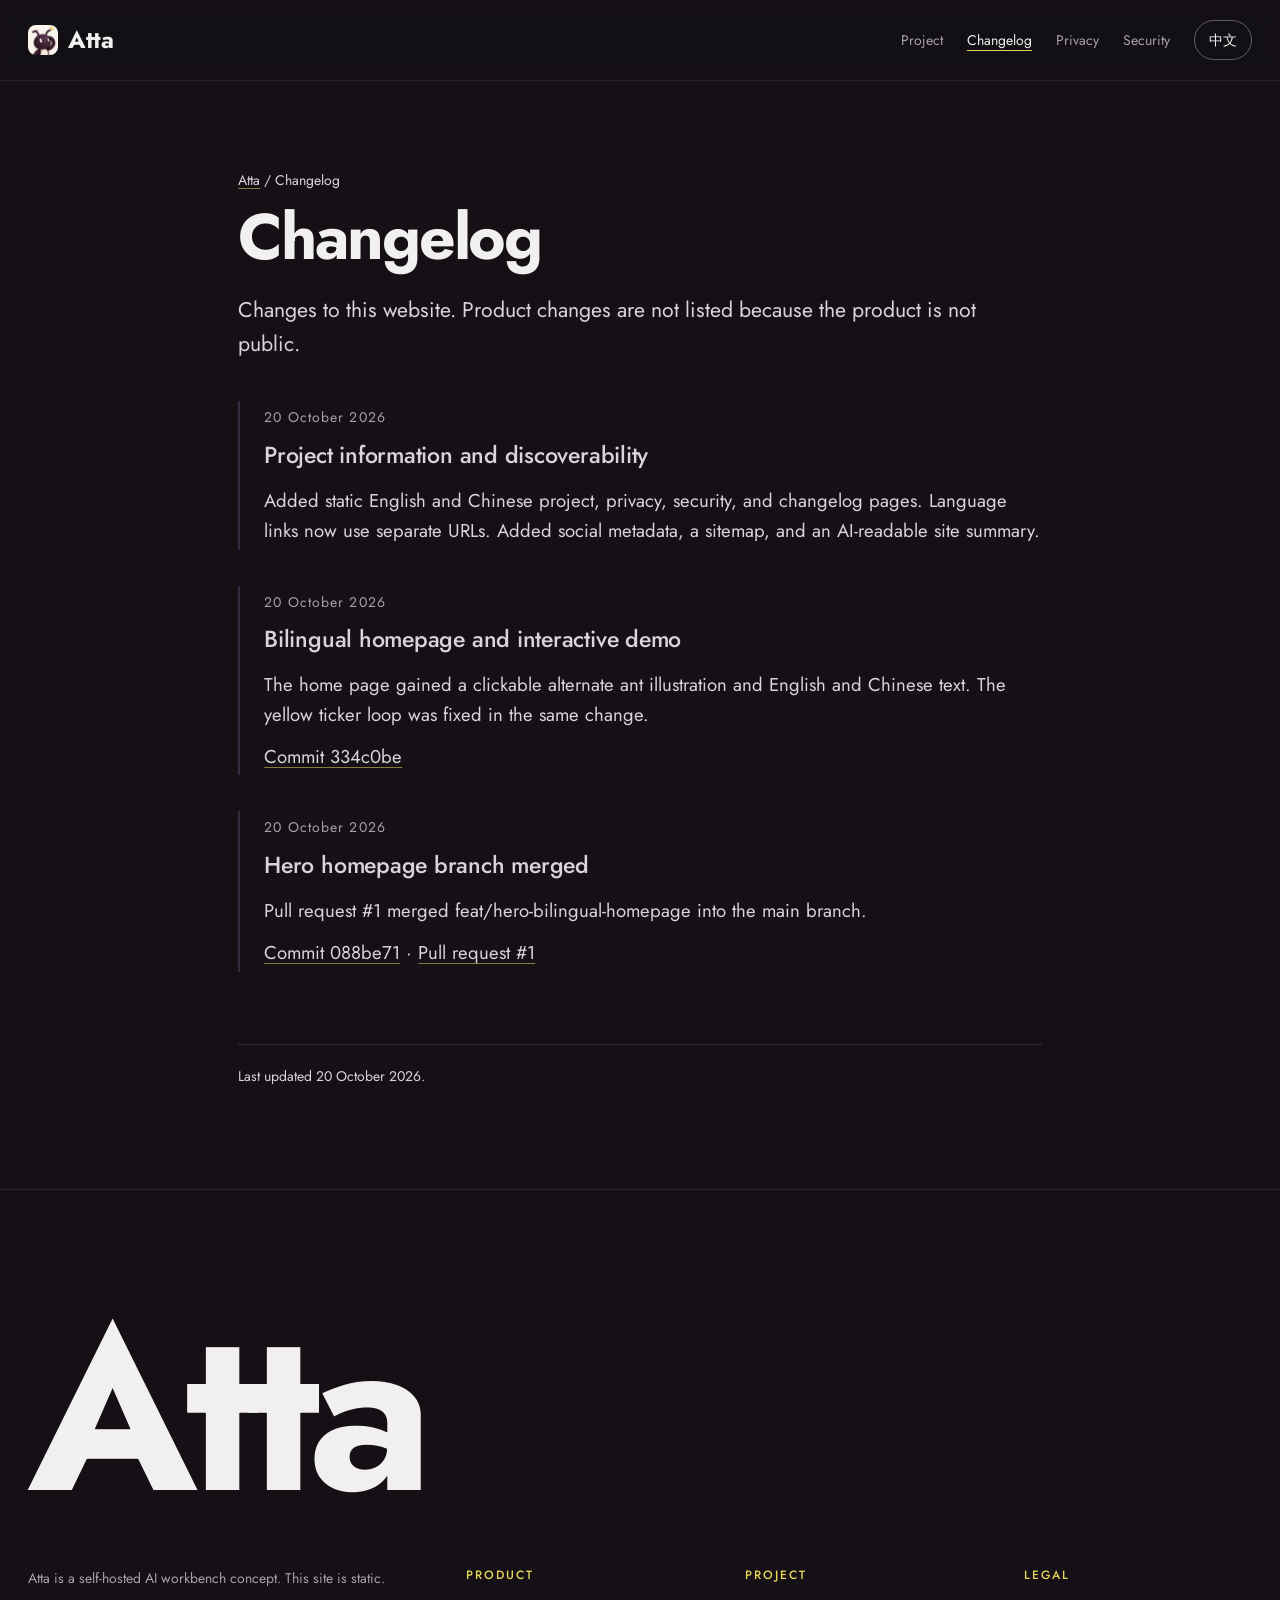
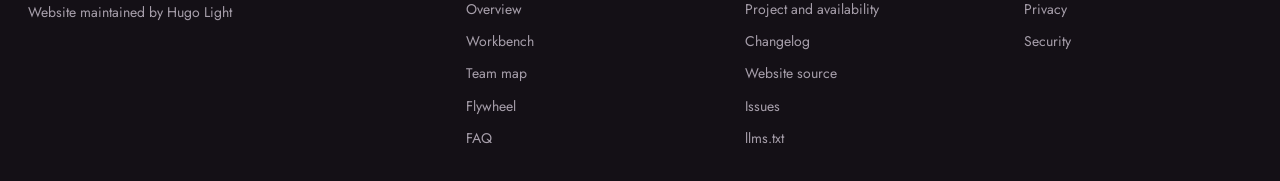
==== changelog/index.html @ b95e20dd "feat(site): add bilingual project pages and search metadata" ====
<!doctype html>
<html lang="en">
<head>
<meta charset="utf-8">
<meta name="viewport" content="width=device-width,initial-scale=1">
<title>Changelog - Atta website</title>
<meta name="description" content="Changes to the public Atta website, with links to the commits that made them.">
<meta name="author" content="Hugo Light">
<meta name="theme-color" content="#141016">
<link rel="icon" href="../img/icon.png">
<link rel="preconnect" href="https://fonts.googleapis.com">
<link rel="preconnect" href="https://fonts.gstatic.com" crossorigin>
<link href="https://fonts.googleapis.com/css2?family=Jost:wght@400;500;700&display=swap" rel="stylesheet">
<link rel="stylesheet" href="../site.css">
<!-- seo:start -->
<link rel="canonical" href="https://hugoskylight.github.io/atta-web/changelog/">
<link rel="alternate" hreflang="en" href="https://hugoskylight.github.io/atta-web/changelog/">
<link rel="alternate" hreflang="zh-Hans" href="https://hugoskylight.github.io/atta-web/zh/changelog/">
<link rel="alternate" hreflang="x-default" href="https://hugoskylight.github.io/atta-web/changelog/">
<link rel="alternate" type="text/markdown" href="https://hugoskylight.github.io/atta-web/llms.txt" title="llms.txt">
<meta property="og:type" content="website">
<meta property="og:site_name" content="Atta">
<meta property="og:title" content="Changelog - Atta website">
<meta property="og:description" content="Changes to the public Atta website, with links to the commits that made them.">
<meta property="og:url" content="https://hugoskylight.github.io/atta-web/changelog/">
<meta property="og:image" content="https://hugoskylight.github.io/atta-web/img/og.jpg">
<meta property="og:image:width" content="1200">
<meta property="og:image:height" content="630">
<meta property="og:image:alt" content="Atta key art: a commander ant linked to agent screens on a dark background">
<meta property="og:locale" content="en_US">
<meta property="og:locale:alternate" content="zh_CN">
<meta name="twitter:card" content="summary_large_image">
<meta name="twitter:title" content="Changelog - Atta website">
<meta name="twitter:description" content="Changes to the public Atta website, with links to the commits that made them.">
<meta name="twitter:image" content="https://hugoskylight.github.io/atta-web/img/og.jpg">
<script type="application/ld+json">{"@context":"https://schema.org","@type":"WebPage","name":"Changelog - Atta website","description":"Changes to the public Atta website, with links to the commits that made them.","url":"https://hugoskylight.github.io/atta-web/changelog/","inLanguage":"en","isPartOf":{"@type":"WebSite","@id":"https://hugoskylight.github.io/atta-web/#website","url":"https://hugoskylight.github.io/atta-web/","name":"Atta"},"publisher":{"@type":"Person","name":"Hugo Light","url":"https://github.com/HugoSkylight"}}</script>
<!-- seo:end -->
</head>
<body>
<header class="site-head">
  <div class="wrap head-row">
    <a class="brand" href="../"><img src="../img/icon.png" alt="" width="30" height="30">Atta</a>
    <nav aria-label="Main"><ul><li><a href="../project/">Project</a></li><li><a aria-current="page" href="../changelog/">Changelog</a></li><li><a href="../privacy/">Privacy</a></li><li><a href="../security/">Security</a></li></ul></nav>
    <a class="lang" href="../zh/changelog/" data-alt="../zh/changelog/" hreflang="zh-Hans" lang="zh-Hans" aria-label="Switch to Chinese">中文</a>
  </div>
</header>
<main class="wrap prose" id="main">
  <p class="crumb"><a href="../">Atta</a> / Changelog</p>
  <h1>Changelog</h1>
  <p class="lede">Changes to this website. Product changes are not listed because the product is not public.</p>
  
<ol class="log">
<li><time datetime="2026-10-20">20 October 2026</time><h2>Project information and discoverability</h2><p>Added static English and Chinese project, privacy, security, and changelog pages. Language links now use separate URLs. Added social metadata, a sitemap, and an AI-readable site summary.</p></li>
<li>
<time datetime="2026-10-20">20 October 2026</time>
<h2>Bilingual homepage and interactive demo</h2>
<p>The home page gained a clickable alternate ant illustration and English and Chinese text. The yellow ticker loop was fixed in the same change.</p>
<p><a href="https://github.com/HugoSkylight/atta-web/commit/334c0be7a88ccdd12f9d27680542f165d0e1044d">Commit 334c0be</a></p>
</li>
<li>
<time datetime="2026-10-20">20 October 2026</time>
<h2>Hero homepage branch merged</h2>
<p>Pull request #1 merged feat/hero-bilingual-homepage into the main branch.</p>
<p><a href="https://github.com/HugoSkylight/atta-web/commit/088be71b2392d528b095e66bf36105154c77573a">Commit 088be71</a> · <a href="https://github.com/HugoSkylight/atta-web/pull/1">Pull request #1</a></p>
</li>
</ol>
  <p class="updated">Last updated <time datetime="2026-10-20">20 October 2026</time>.</p>
</main>
<footer class="site-foot">
  <div class="fname" aria-hidden="true">Atta</div>
  <div class="fgrid">
    <div class="fabout">
      <p>Atta is a self-hosted AI workbench concept. This site is static.</p>
      <p class="small">Website maintained by <a class="tlink" href="https://github.com/HugoSkylight">Hugo Light</a></p>
    </div>
    <nav aria-label="Product">
      <h2 class="fh">Product</h2>
      <ul>
        <li><a class="tlink" href="../">Overview</a></li>
        <li><a class="tlink" href="../#core">Workbench</a></li>
        <li><a class="tlink" href="../#topo">Team map</a></li>
        <li><a class="tlink" href="../#fly">Flywheel</a></li>
        <li><a class="tlink" href="../#faq">FAQ</a></li>
      </ul>
    </nav>
    <nav aria-label="Project">
      <h2 class="fh">Project</h2>
      <ul>
        <li><a class="tlink" href="../project/">Project and availability</a></li>
        <li><a class="tlink" href="../changelog/">Changelog</a></li>
        <li><a class="tlink" href="https://github.com/HugoSkylight/atta-web">Website source</a></li>
        <li><a class="tlink" href="https://github.com/HugoSkylight/atta-web/issues">Issues</a></li>
        <li><a class="tlink" href="../llms.txt">llms.txt</a></li>
      </ul>
    </nav>
    <nav aria-label="Legal">
      <h2 class="fh">Legal</h2>
      <ul>
        <li><a class="tlink" href="../privacy/">Privacy</a></li>
        <li><a class="tlink" href="../security/">Security</a></li>
      </ul>
    </nav>
  </div>
</footer>
<script src="../lang-link.js"></script>
</body>
</html>
---- site.css ----
:root{
  --bg:#141016; --s1:#1E1724; --s2:#2B2133; --s3:#372A40;
  --ink:#F1F0EE; --body:#D8D3DC; --soft:#A79FAB; --lemon:#E4D55A;
  --sans:"Jost","PingFang SC","Hiragino Sans GB","Microsoft YaHei",system-ui,sans-serif;
  --s-small:.875rem;
  --m:clamp(16px,2.2vw,32px);
}
*{box-sizing:border-box;margin:0}
html{scroll-behavior:smooth}
body{font-family:var(--sans);font-size:clamp(1.0625rem,1rem + .2vw,1.1875rem);line-height:1.6;background:var(--bg);color:var(--ink);-webkit-font-smoothing:antialiased}
img{display:block;max-width:100%;height:auto}
a{color:inherit}
:focus-visible{outline:3px solid var(--lemon);outline-offset:3px}
.wrap{max-width:1440px;margin-inline:auto;padding-inline:var(--m)}

/* header */
.site-head{position:sticky;top:0;z-index:10;background:rgba(20,16,22,.94);border-bottom:1px solid rgba(241,240,238,.09);-webkit-backdrop-filter:blur(10px);backdrop-filter:blur(10px)}
.head-row{display:flex;align-items:center;gap:24px;min-height:80px}
.brand{display:flex;align-items:center;gap:10px;font-size:1.5rem;font-weight:700;letter-spacing:-.02em;text-decoration:none}
.brand img{width:30px;height:30px;border-radius:8px}
.site-head nav{margin-left:auto}
.site-head ul{display:flex;gap:24px;list-style:none;padding:0;font-size:var(--s-small)}
.site-head nav a{color:var(--soft);text-decoration:none;transition:color 180ms ease}
.site-head nav a:hover,.site-head nav a[aria-current=page]{color:var(--ink)}
.site-head nav a[aria-current=page]{text-decoration:underline;text-decoration-color:var(--lemon);text-underline-offset:.35em}
.lang{flex:none;display:inline-flex;align-items:center;justify-content:center;height:40px;min-width:52px;padding:0 14px;border-radius:999px;border:1px solid rgba(241,240,238,.35);font-size:var(--s-small);font-weight:500;text-decoration:none;transition:border-color 180ms ease,background-color 180ms ease}
.lang:hover{border-color:var(--ink);background:rgba(241,240,238,.08)}

/* prose */
.prose{max-width:860px;padding-block:clamp(48px,7vw,88px) clamp(56px,8vw,104px)}
.crumb{font-size:var(--s-small);color:var(--soft)}
.crumb a{text-decoration:none}
.crumb a:hover{text-decoration:underline;text-underline-offset:.25em}
h1{margin-top:14px;font-size:clamp(2.4rem,1.6rem + 3vw,4rem);line-height:1.03;letter-spacing:-.035em}
.lede{margin-top:22px;max-width:38em;color:#CFC7D3;font-size:clamp(1.125rem,1.05rem + .35vw,1.35rem)}
.prose section{margin-top:clamp(36px,5vw,56px)}
.prose h2{margin-bottom:12px;font-size:clamp(1.2rem,1.1rem + .45vw,1.45rem);font-weight:500;letter-spacing:-.01em}
.prose p,.prose li{color:var(--body)}
.prose p+p{margin-top:12px}
.prose a{text-decoration:underline;text-decoration-color:rgba(228,213,90,.55);text-underline-offset:.2em}
.prose a:hover{text-decoration-color:var(--lemon)}

/* changelog */
.log{list-style:none;padding:0;margin-top:40px}
.log li{border-left:2px solid var(--s3);padding:0 0 4px 24px}
.log li+li{margin-top:36px}
.log time{font-size:var(--s-small);letter-spacing:.08em;color:var(--soft)}
.log h2{margin-top:6px}
.log p{margin-top:8px}
.updated{margin-top:clamp(48px,7vw,72px);border-top:1px solid rgba(241,240,238,.12);padding-top:20px;font-size:var(--s-small);color:var(--soft)}

/* footer */
.site-foot{max-width:1440px;margin-inline:auto;padding:clamp(72px,10vw,128px) var(--m) 32px;border-top:1px solid rgba(241,240,238,.09)}
.fname{font-size:clamp(5rem,18vw,16rem);font-weight:700;letter-spacing:-.05em;line-height:.8}
.fgrid{display:grid;grid-template-columns:minmax(0,1.7fr) repeat(3,minmax(0,1fr));gap:clamp(28px,4vw,64px);margin-top:clamp(32px,5vw,64px)}
.fabout p{max-width:30em;color:var(--soft);font-size:var(--s-small);line-height:1.6}
.fabout p+p{margin-top:12px}
.fh{font-size:12px;font-weight:500;letter-spacing:.16em;line-height:1.4;text-transform:uppercase;color:var(--lemon);margin-bottom:14px}
.fgrid ul{list-style:none;padding:0;display:grid;gap:10px;font-size:var(--s-small);color:var(--soft)}
.fgrid a{text-decoration:none}
.fgrid a:hover{text-decoration:underline;text-underline-offset:.25em}

@media (max-width:900px){
  .fgrid{grid-template-columns:1fr 1fr}
  .fabout{grid-column:1/-1}
}
@media (max-width:720px){
  .head-row{flex-wrap:wrap;gap:12px 16px;padding-block:14px}
  .brand{font-size:1.25rem}
  .lang{margin-left:auto}
  .site-head nav{order:3;width:100%;margin-left:0;overflow-x:auto}
  .site-head ul{gap:18px;padding-bottom:2px}
}
@media (max-width:560px){
  .fgrid{grid-template-columns:1fr}
  .fabout{grid-column:auto}
}
@media (prefers-reduced-motion:reduce){
  html{scroll-behavior:auto}
  *{transition-duration:.01ms!important}
}
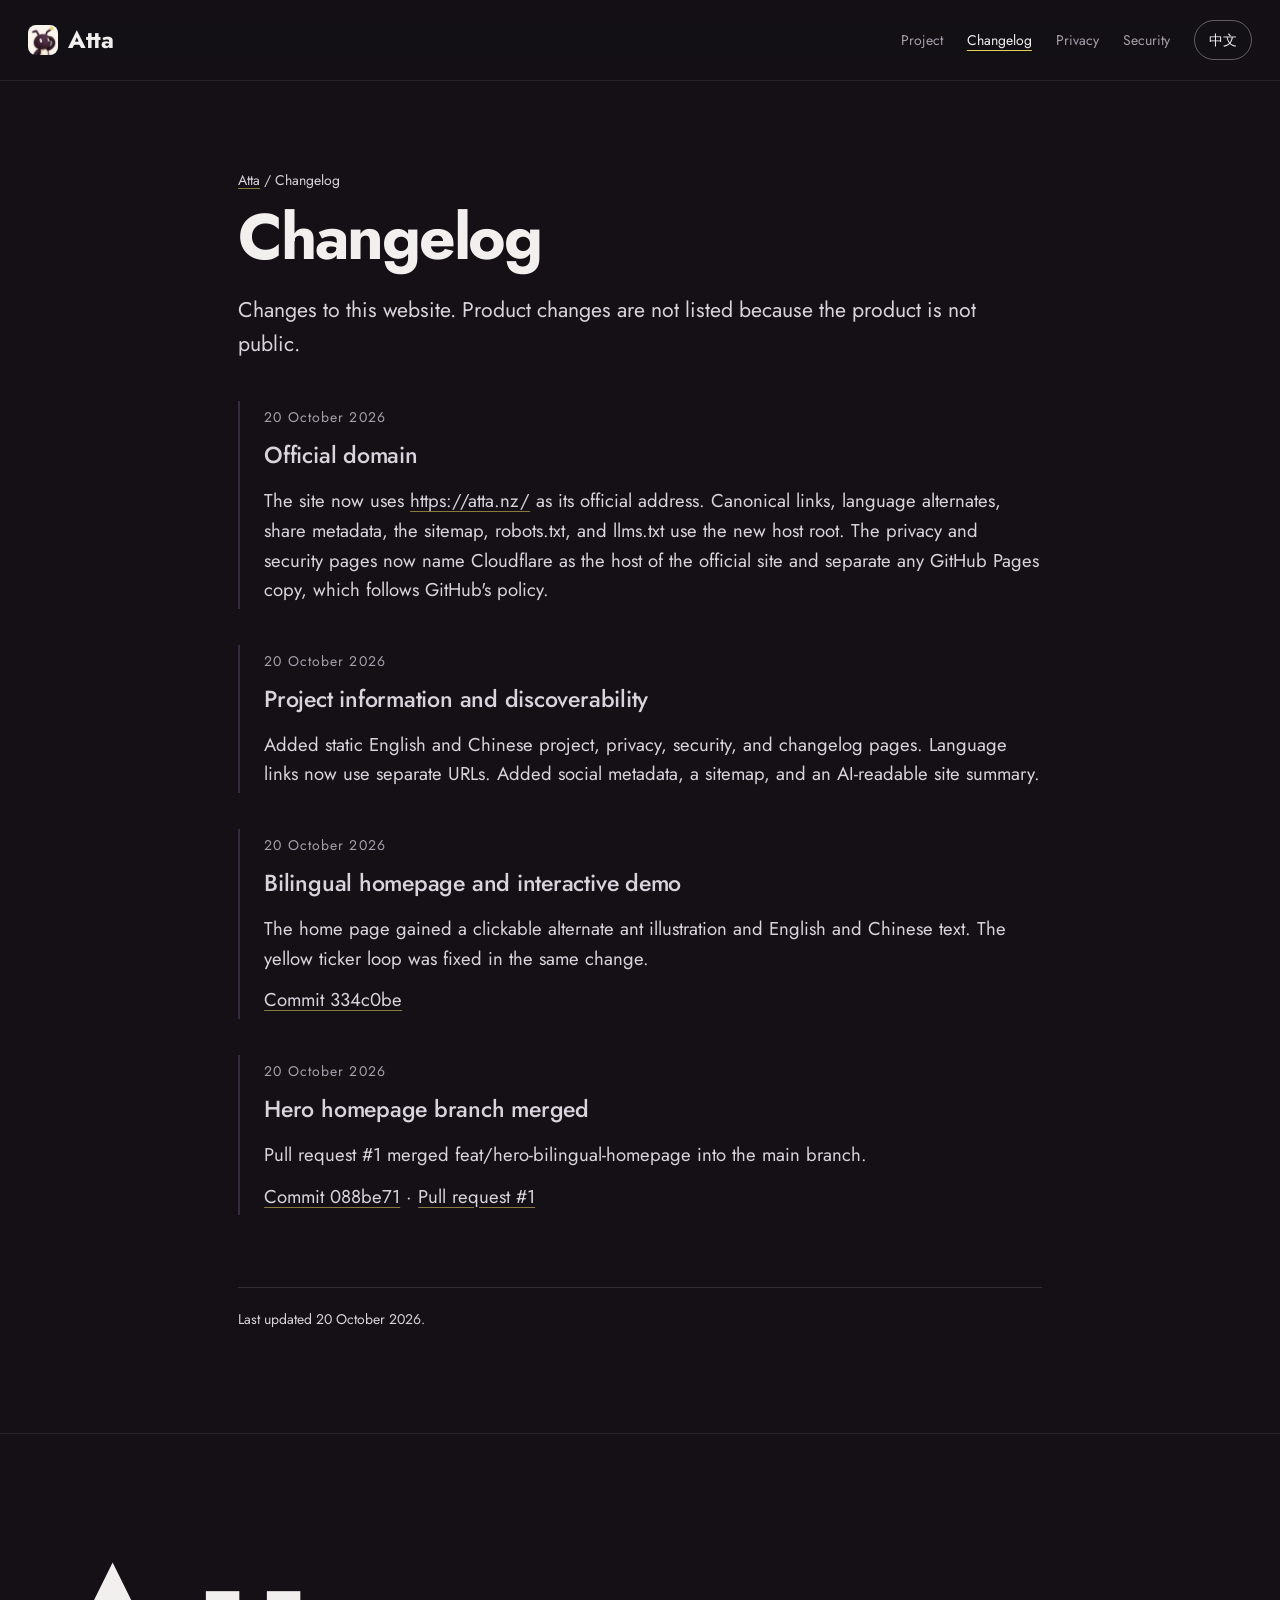
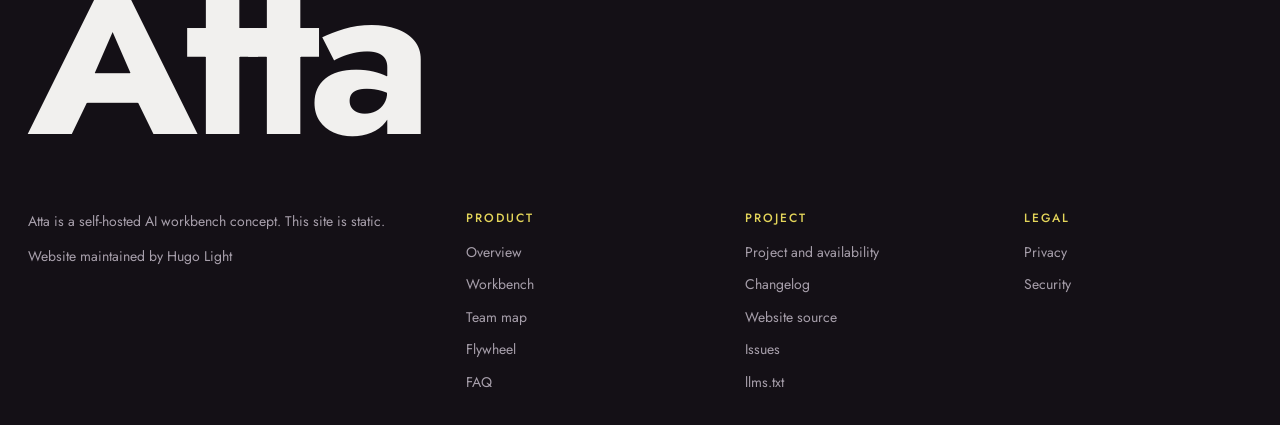
==== commit 61e07e64: "fix(seo): use atta.nz as the canonical domain" ====
--- a/changelog/index.html
+++ b/changelog/index.html
@@ -13,17 +13,17 @@
 <link href="https://fonts.googleapis.com/css2?family=Jost:wght@400;500;700&display=swap" rel="stylesheet">
 <link rel="stylesheet" href="../site.css">
 <!-- seo:start -->
-<link rel="canonical" href="https://hugoskylight.github.io/atta-web/changelog/">
-<link rel="alternate" hreflang="en" href="https://hugoskylight.github.io/atta-web/changelog/">
-<link rel="alternate" hreflang="zh-Hans" href="https://hugoskylight.github.io/atta-web/zh/changelog/">
-<link rel="alternate" hreflang="x-default" href="https://hugoskylight.github.io/atta-web/changelog/">
-<link rel="alternate" type="text/markdown" href="https://hugoskylight.github.io/atta-web/llms.txt" title="llms.txt">
+<link rel="canonical" href="https://atta.nz/changelog/">
+<link rel="alternate" hreflang="en" href="https://atta.nz/changelog/">
+<link rel="alternate" hreflang="zh-Hans" href="https://atta.nz/zh/changelog/">
+<link rel="alternate" hreflang="x-default" href="https://atta.nz/changelog/">
+<link rel="alternate" type="text/markdown" href="https://atta.nz/llms.txt" title="llms.txt">
 <meta property="og:type" content="website">
 <meta property="og:site_name" content="Atta">
 <meta property="og:title" content="Changelog - Atta website">
 <meta property="og:description" content="Changes to the public Atta website, with links to the commits that made them.">
-<meta property="og:url" content="https://hugoskylight.github.io/atta-web/changelog/">
-<meta property="og:image" content="https://hugoskylight.github.io/atta-web/img/og.jpg">
+<meta property="og:url" content="https://atta.nz/changelog/">
+<meta property="og:image" content="https://atta.nz/img/og.jpg">
 <meta property="og:image:width" content="1200">
 <meta property="og:image:height" content="630">
 <meta property="og:image:alt" content="Atta key art: a commander ant linked to agent screens on a dark background">
@@ -32,8 +32,8 @@
 <meta name="twitter:card" content="summary_large_image">
 <meta name="twitter:title" content="Changelog - Atta website">
 <meta name="twitter:description" content="Changes to the public Atta website, with links to the commits that made them.">
-<meta name="twitter:image" content="https://hugoskylight.github.io/atta-web/img/og.jpg">
-<script type="application/ld+json">{"@context":"https://schema.org","@type":"WebPage","name":"Changelog - Atta website","description":"Changes to the public Atta website, with links to the commits that made them.","url":"https://hugoskylight.github.io/atta-web/changelog/","inLanguage":"en","isPartOf":{"@type":"WebSite","@id":"https://hugoskylight.github.io/atta-web/#website","url":"https://hugoskylight.github.io/atta-web/","name":"Atta"},"publisher":{"@type":"Person","name":"Hugo Light","url":"https://github.com/HugoSkylight"}}</script>
+<meta name="twitter:image" content="https://atta.nz/img/og.jpg">
+<script type="application/ld+json">{"@context":"https://schema.org","@type":"WebPage","name":"Changelog - Atta website","description":"Changes to the public Atta website, with links to the commits that made them.","url":"https://atta.nz/changelog/","inLanguage":"en","isPartOf":{"@type":"WebSite","@id":"https://atta.nz/#website","url":"https://atta.nz/","name":"Atta"},"publisher":{"@type":"Person","name":"Hugo Light","url":"https://github.com/HugoSkylight"}}</script>
 <!-- seo:end -->
 </head>
 <body>
@@ -50,6 +50,7 @@
   <p class="lede">Changes to this website. Product changes are not listed because the product is not public.</p>
   
 <ol class="log">
+<li><time datetime="2026-10-20">20 October 2026</time><h2>Official domain</h2><p>The site now uses <a href="https://atta.nz/">https://atta.nz/</a> as its official address. Canonical links, language alternates, share metadata, the sitemap, robots.txt, and llms.txt use the new host root. The privacy and security pages now name Cloudflare as the host of the official site and separate any GitHub Pages copy, which follows GitHub's policy.</p></li>
 <li><time datetime="2026-10-20">20 October 2026</time><h2>Project information and discoverability</h2><p>Added static English and Chinese project, privacy, security, and changelog pages. Language links now use separate URLs. Added social metadata, a sitemap, and an AI-readable site summary.</p></li>
 <li>
 <time datetime="2026-10-20">20 October 2026</time>
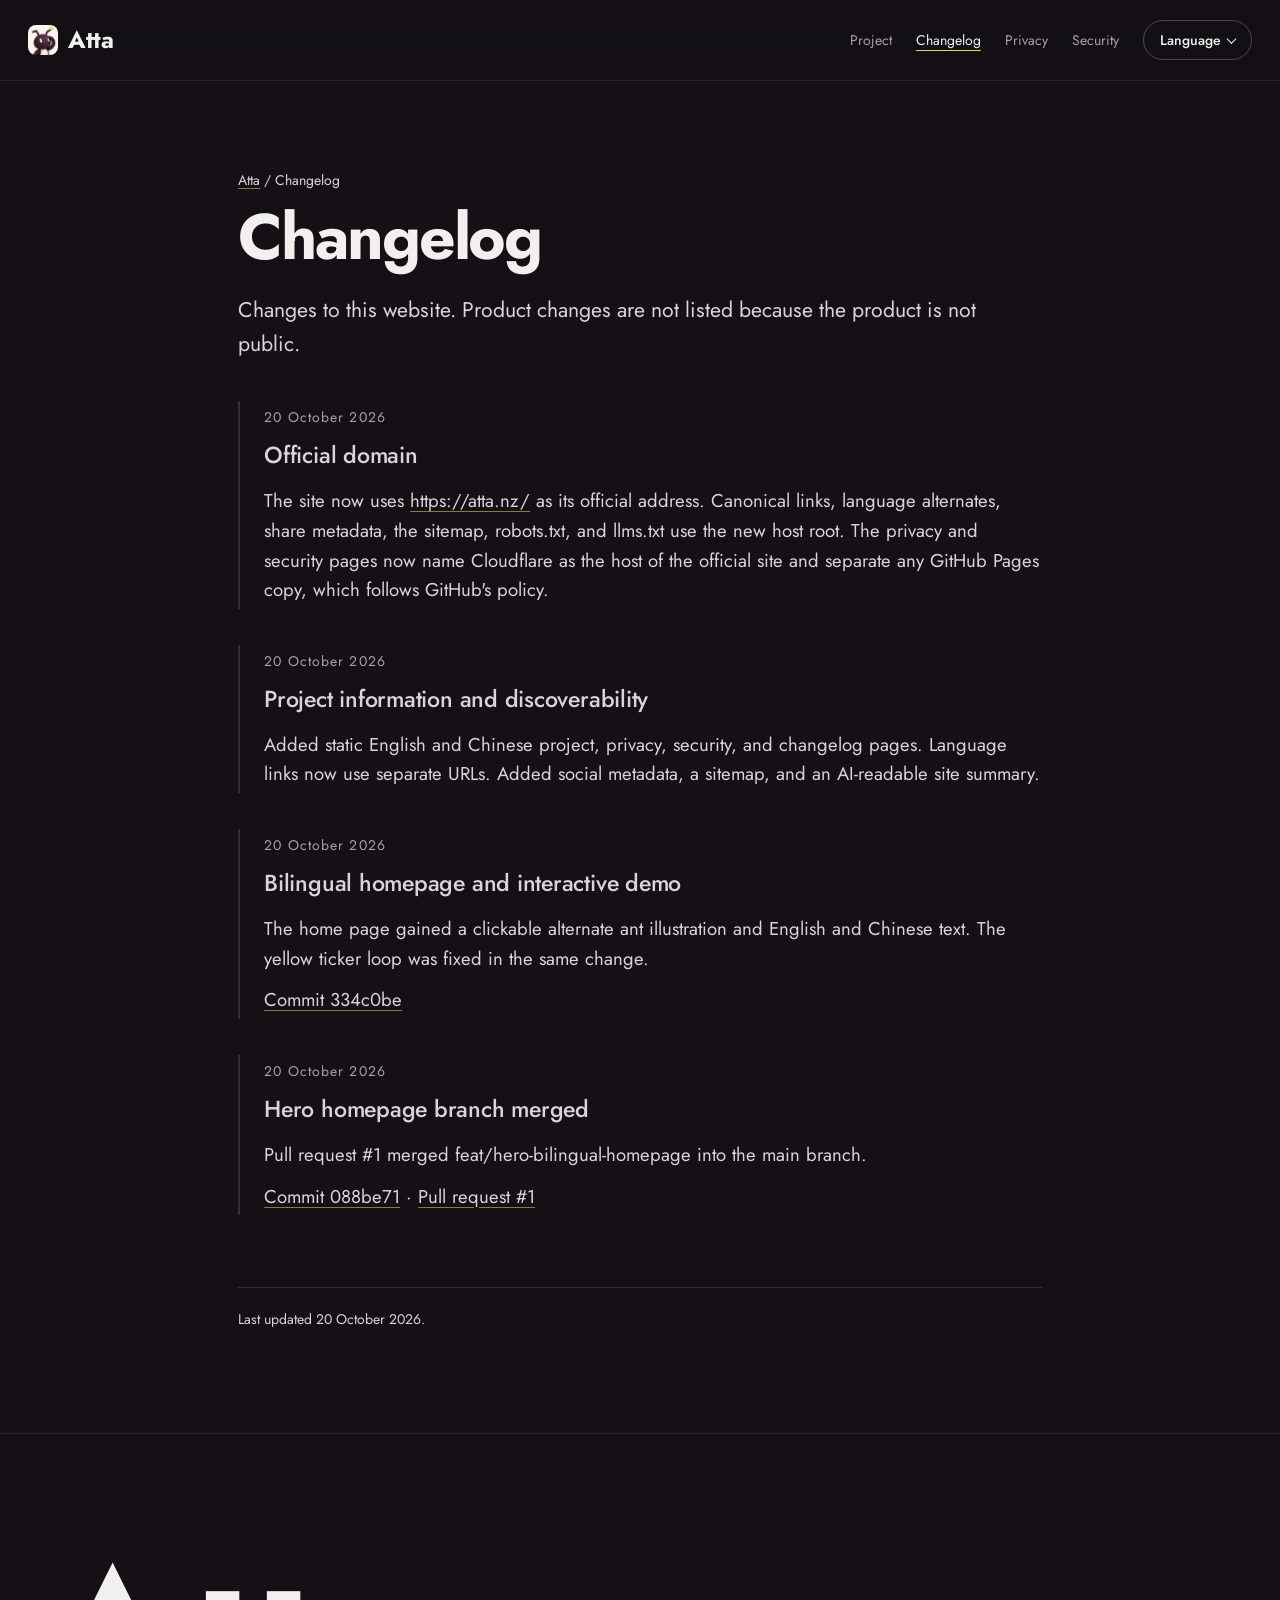
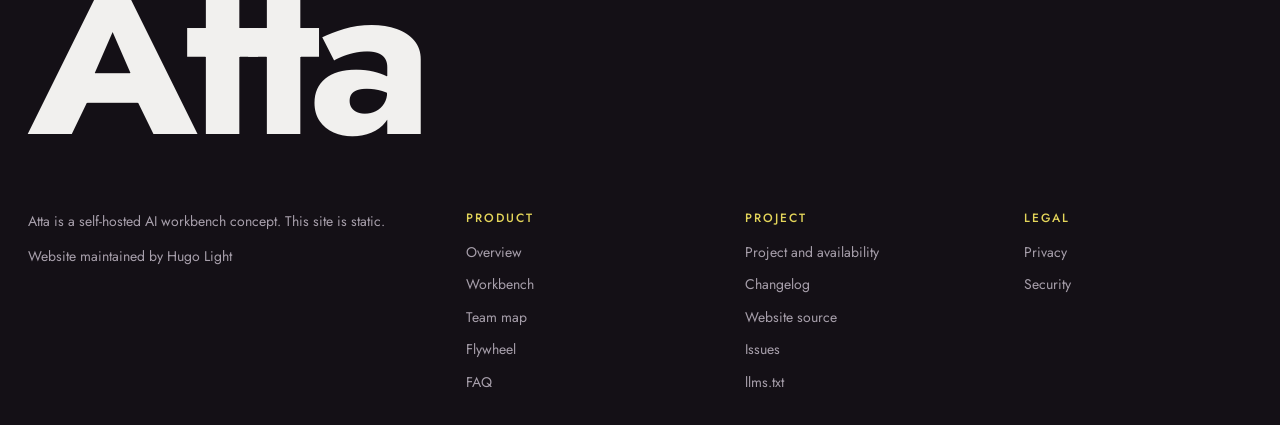
==== commit cc5e4f4b: "feat(site): replace language toggle button with Language dropdown menu" ====
--- a/changelog/index.html
+++ b/changelog/index.html
@@ -7,7 +7,7 @@
 <meta name="description" content="Changes to the public Atta website, with links to the commits that made them.">
 <meta name="author" content="Hugo Light">
 <meta name="theme-color" content="#141016">
-<link rel="icon" href="../img/icon.png">
+<link rel="icon" type="image/png" sizes="64x64" href="../img/favicon.png">
 <link rel="preconnect" href="https://fonts.googleapis.com">
 <link rel="preconnect" href="https://fonts.gstatic.com" crossorigin>
 <link href="https://fonts.googleapis.com/css2?family=Jost:wght@400;500;700&display=swap" rel="stylesheet">
@@ -41,7 +41,7 @@
   <div class="wrap head-row">
     <a class="brand" href="../"><img src="../img/icon.png" alt="" width="30" height="30">Atta</a>
     <nav aria-label="Main"><ul><li><a href="../project/">Project</a></li><li><a aria-current="page" href="../changelog/">Changelog</a></li><li><a href="../privacy/">Privacy</a></li><li><a href="../security/">Security</a></li></ul></nav>
-    <a class="lang" href="../zh/changelog/" data-alt="../zh/changelog/" hreflang="zh-Hans" lang="zh-Hans" aria-label="Switch to Chinese">中文</a>
+    <div class="lang-dd"><button class="lang-btn" type="button" aria-expanded="false" aria-haspopup="true">Language</button><div class="lang-menu"><a class="lang-opt on" href="./" lang="en" aria-current="page">English</a><a class="lang lang-opt" href="../zh/changelog/" data-alt="../zh/changelog/" hreflang="zh-Hans" lang="zh-Hans" aria-label="Switch to Chinese">中文</a></div></div>
   </div>
 </header>
 <main class="wrap prose" id="main">
--- a/site.css
+++ b/site.css
@@ -23,8 +23,17 @@
 .site-head nav a{color:var(--soft);text-decoration:none;transition:color 180ms ease}
 .site-head nav a:hover,.site-head nav a[aria-current=page]{color:var(--ink)}
 .site-head nav a[aria-current=page]{text-decoration:underline;text-decoration-color:var(--lemon);text-underline-offset:.35em}
-.lang{flex:none;display:inline-flex;align-items:center;justify-content:center;height:40px;min-width:52px;padding:0 14px;border-radius:999px;border:1px solid rgba(241,240,238,.35);font-size:var(--s-small);font-weight:500;text-decoration:none;transition:border-color 180ms ease,background-color 180ms ease}
-.lang:hover{border-color:var(--ink);background:rgba(241,240,238,.08)}
+.lang-dd{position:relative;flex:none}
+.lang-btn{font:inherit;color:inherit;cursor:pointer;background:none;display:inline-flex;align-items:center;gap:7px;height:40px;padding:0 16px;border-radius:999px;border:1px solid rgba(241,240,238,.25);font-size:var(--s-small);font-weight:500;transition:border-color 180ms ease,background-color 180ms ease}
+.lang-btn::after{content:"";width:6px;height:6px;border-right:1.5px solid currentColor;border-bottom:1.5px solid currentColor;transform:translateY(-1.5px) rotate(45deg);transition:transform 180ms ease}
+.lang-dd.open .lang-btn::after{transform:translateY(1.5px) rotate(-135deg)}
+.lang-btn:hover{border-color:var(--ink);background:rgba(241,240,238,.08)}
+.lang-menu{position:absolute;right:0;top:calc(100% + 8px);min-width:136px;padding:6px;border-radius:14px;background:var(--s1);border:1px solid rgba(241,240,238,.16);display:grid;gap:2px;opacity:0;visibility:hidden;transform:translateY(-6px);transition:opacity 160ms ease,transform 180ms ease,visibility 0s 160ms;z-index:40}
+.lang-dd.open .lang-menu{opacity:1;visibility:visible;transform:none;transition:opacity 160ms ease,transform 180ms ease}
+.lang-opt{display:flex;align-items:center;justify-content:space-between;padding:8px 12px;border-radius:9px;font-size:var(--s-small);font-weight:500;color:var(--soft);text-decoration:none;transition:background-color 150ms ease,color 150ms ease}
+.lang-opt:hover{background:var(--s2);color:var(--ink)}
+.lang-opt.on{color:var(--lemon);background:rgba(228,213,90,.1)}
+.lang-opt.on::after{content:"";width:5px;height:5px;border-radius:50%;background:var(--lemon)}
 
 /* prose */
 .prose{max-width:860px;padding-block:clamp(48px,7vw,88px) clamp(56px,8vw,104px)}
@@ -67,7 +76,7 @@
 @media (max-width:720px){
   .head-row{flex-wrap:wrap;gap:12px 16px;padding-block:14px}
   .brand{font-size:1.25rem}
-  .lang{margin-left:auto}
+  .lang-dd{margin-left:auto}
   .site-head nav{order:3;width:100%;margin-left:0;overflow-x:auto}
   .site-head ul{gap:18px;padding-bottom:2px}
 }
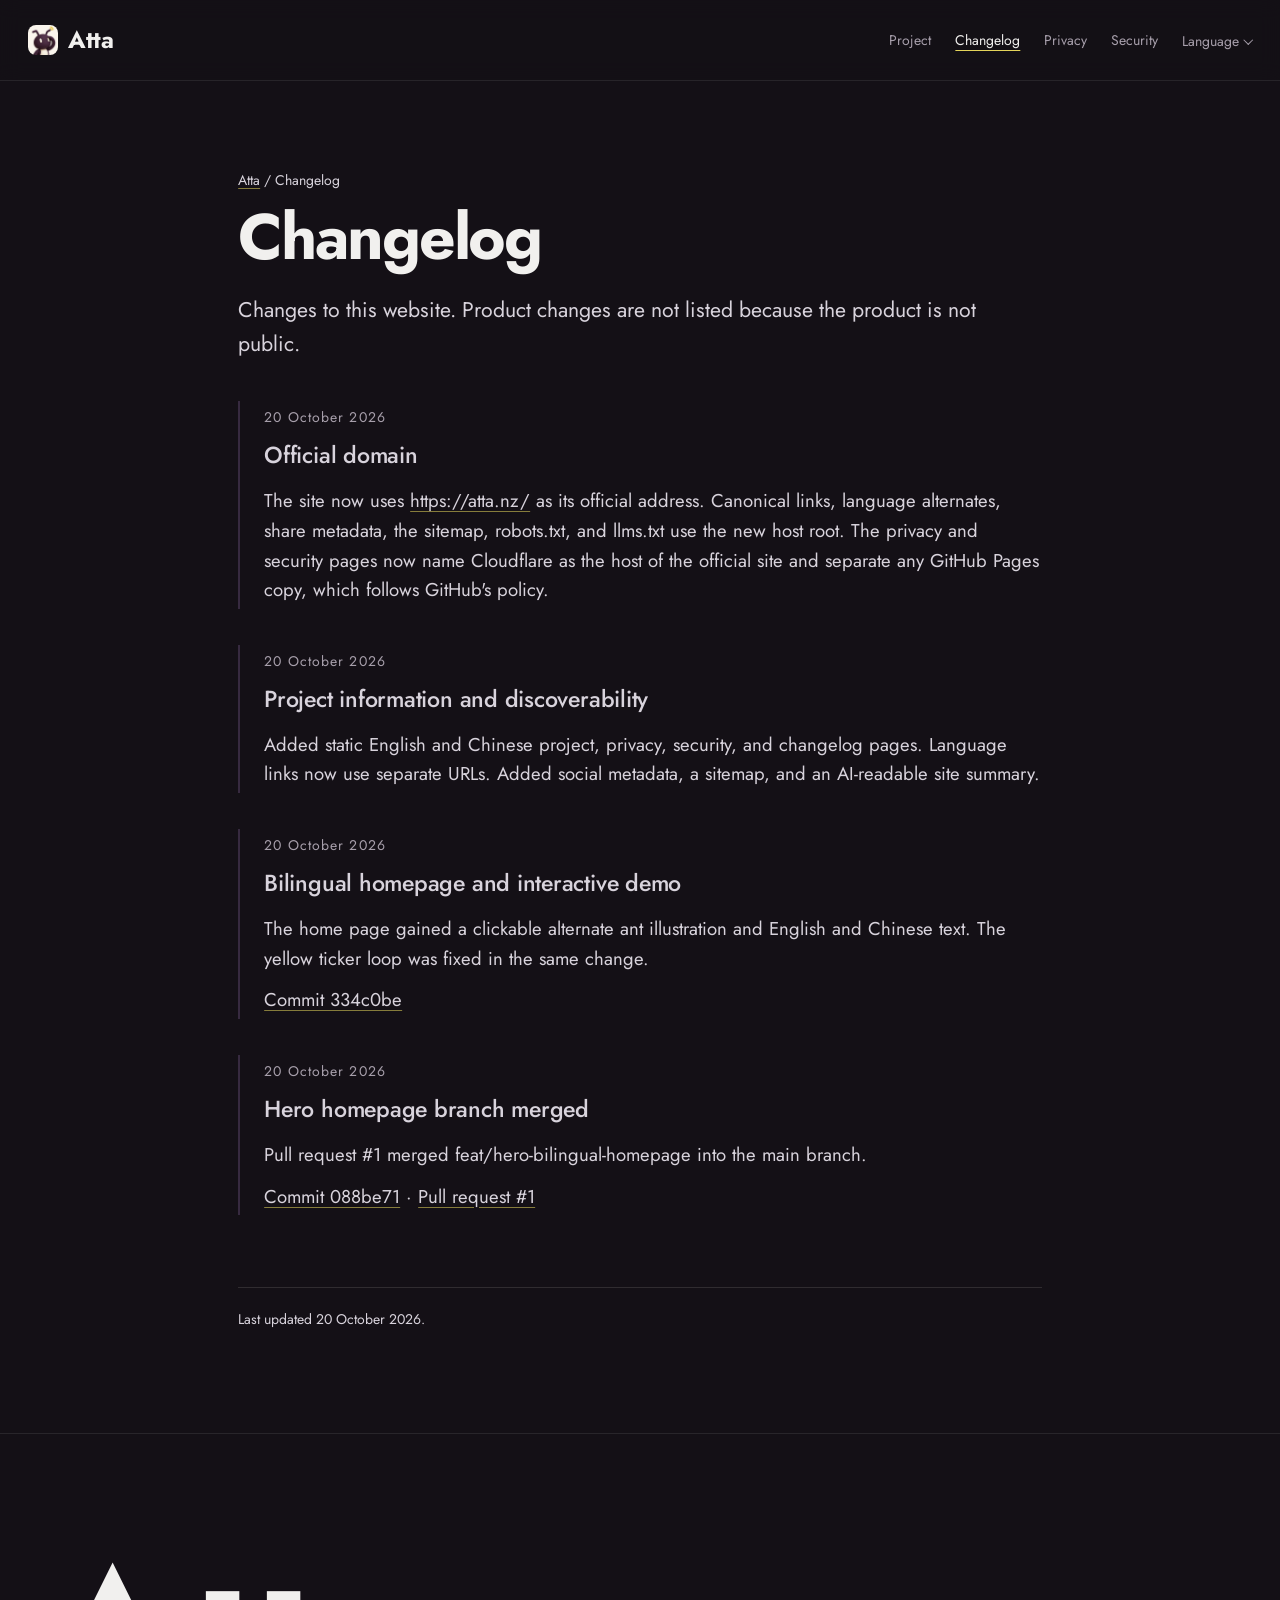
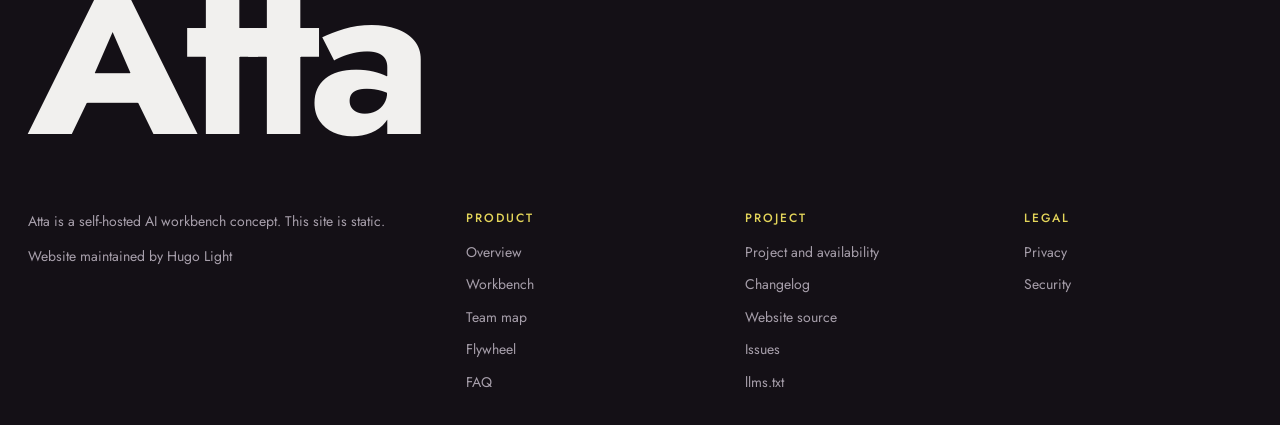
==== commit f30ab500: "fix(site): use native <details> for Language dropdown and remove outer border box" ====
--- a/changelog/index.html
+++ b/changelog/index.html
@@ -41,7 +41,7 @@
   <div class="wrap head-row">
     <a class="brand" href="../"><img src="../img/icon.png" alt="" width="30" height="30">Atta</a>
     <nav aria-label="Main"><ul><li><a href="../project/">Project</a></li><li><a aria-current="page" href="../changelog/">Changelog</a></li><li><a href="../privacy/">Privacy</a></li><li><a href="../security/">Security</a></li></ul></nav>
-    <div class="lang-dd"><button class="lang-btn" type="button" aria-expanded="false" aria-haspopup="true">Language</button><div class="lang-menu"><a class="lang-opt on" href="./" lang="en" aria-current="page">English</a><a class="lang lang-opt" href="../zh/changelog/" data-alt="../zh/changelog/" hreflang="zh-Hans" lang="zh-Hans" aria-label="Switch to Chinese">中文</a></div></div>
+    <details class="lang-dd"><summary class="lang-btn tlink">Language</summary><div class="lang-menu"><a class="lang-opt on" href="./" lang="en" aria-current="page">English</a><a class="lang lang-opt" href="../zh/changelog/" data-alt="../zh/changelog/" hreflang="zh-Hans" lang="zh-Hans" aria-label="Switch to Chinese">中文</a></div></details>
   </div>
 </header>
 <main class="wrap prose" id="main">
--- a/site.css
+++ b/site.css
@@ -24,13 +24,13 @@
 .site-head nav a:hover,.site-head nav a[aria-current=page]{color:var(--ink)}
 .site-head nav a[aria-current=page]{text-decoration:underline;text-decoration-color:var(--lemon);text-underline-offset:.35em}
 .lang-dd{position:relative;flex:none}
-.lang-btn{font:inherit;color:inherit;cursor:pointer;background:none;display:inline-flex;align-items:center;gap:7px;height:40px;padding:0 16px;border-radius:999px;border:1px solid rgba(241,240,238,.25);font-size:var(--s-small);font-weight:500;transition:border-color 180ms ease,background-color 180ms ease}
-.lang-btn::after{content:"";width:6px;height:6px;border-right:1.5px solid currentColor;border-bottom:1.5px solid currentColor;transform:translateY(-1.5px) rotate(45deg);transition:transform 180ms ease}
-.lang-dd.open .lang-btn::after{transform:translateY(1.5px) rotate(-135deg)}
-.lang-btn:hover{border-color:var(--ink);background:rgba(241,240,238,.08)}
-.lang-menu{position:absolute;right:0;top:calc(100% + 8px);min-width:136px;padding:6px;border-radius:14px;background:var(--s1);border:1px solid rgba(241,240,238,.16);display:grid;gap:2px;opacity:0;visibility:hidden;transform:translateY(-6px);transition:opacity 160ms ease,transform 180ms ease,visibility 0s 160ms;z-index:40}
-.lang-dd.open .lang-menu{opacity:1;visibility:visible;transform:none;transition:opacity 160ms ease,transform 180ms ease}
-.lang-opt{display:flex;align-items:center;justify-content:space-between;padding:8px 12px;border-radius:9px;font-size:var(--s-small);font-weight:500;color:var(--soft);text-decoration:none;transition:background-color 150ms ease,color 150ms ease}
+.lang-btn{list-style:none;display:inline-flex;align-items:center;gap:6px;cursor:pointer;font-size:var(--s-small);color:var(--soft);transition:color 180ms ease}
+.lang-btn::-webkit-details-marker{display:none}
+.lang-btn:hover,.lang-dd[open] .lang-btn{color:var(--ink)}
+.lang-btn::after{content:"";width:5.5px;height:5.5px;border-right:1.5px solid currentColor;border-bottom:1.5px solid currentColor;transform:translateY(-1.5px) rotate(45deg);transition:transform 180ms ease}
+.lang-dd[open] .lang-btn::after{transform:translateY(1.5px) rotate(-135deg)}
+.lang-menu{position:absolute;right:0;top:calc(100% + 10px);min-width:132px;padding:6px;border-radius:12px;background:var(--s1);border:1px solid rgba(241,240,238,.16);display:grid;gap:2px;z-index:40}
+.lang-opt{display:flex;align-items:center;justify-content:space-between;padding:8px 12px;border-radius:8px;font-size:var(--s-small);font-weight:500;color:var(--soft);text-decoration:none;transition:background-color 150ms ease,color 150ms ease}
 .lang-opt:hover{background:var(--s2);color:var(--ink)}
 .lang-opt.on{color:var(--lemon);background:rgba(228,213,90,.1)}
 .lang-opt.on::after{content:"";width:5px;height:5px;border-radius:50%;background:var(--lemon)}
